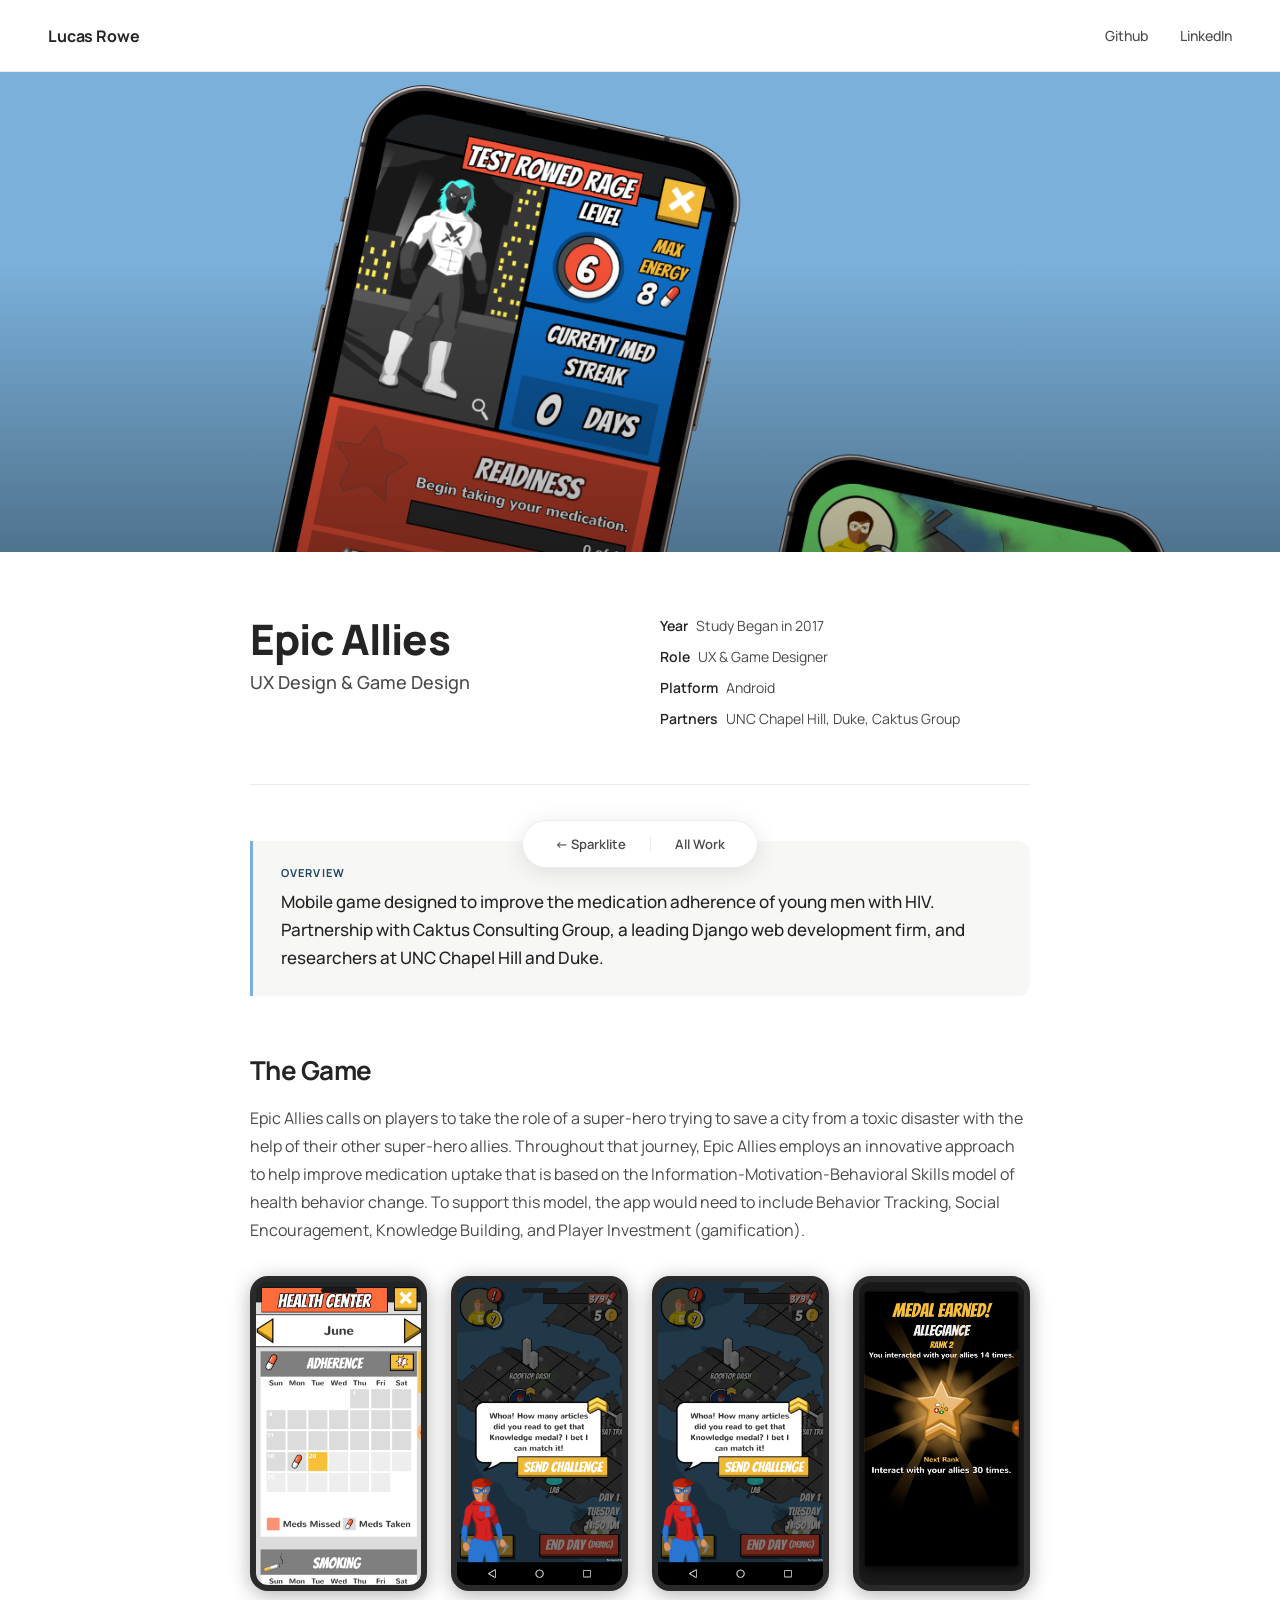
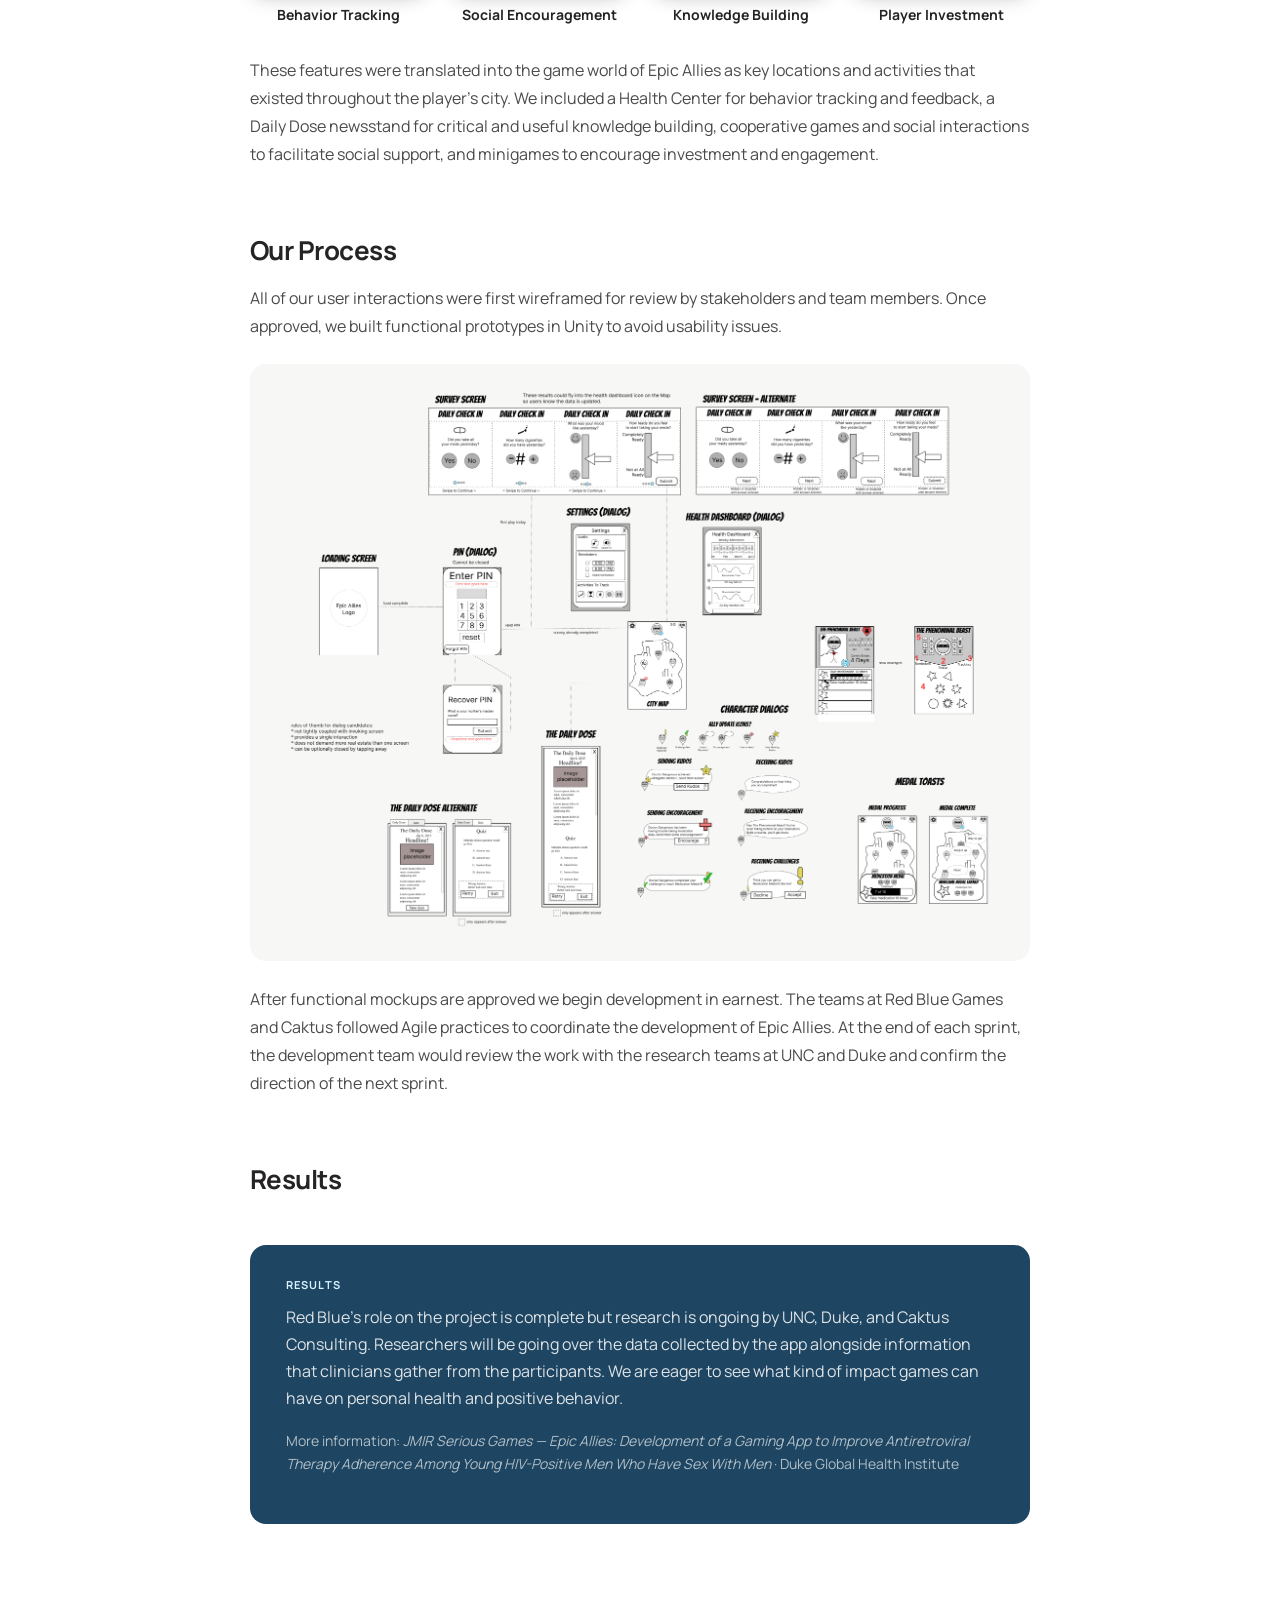
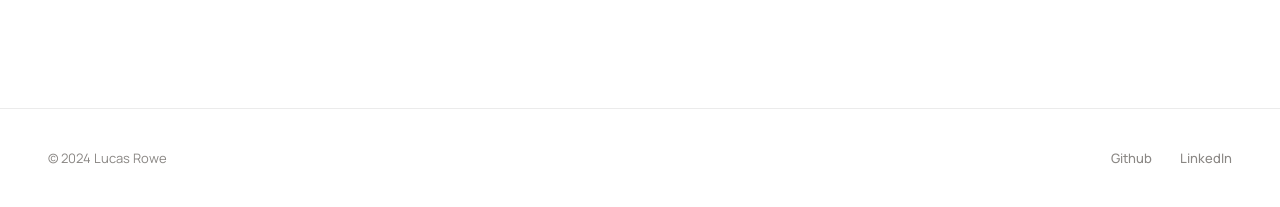
==== epic-allies.html @ b4b8d8ed "Initial commit" ====
<!DOCTYPE html>
<html lang="en">
<head>
  <meta charset="UTF-8">
  <meta name="viewport" content="width=device-width, initial-scale=1.0">
  <title>Epic Allies — Lucas Rowe</title>
  <link rel="stylesheet" href="shared.css">
  <style>
    body { padding-top: var(--nav-h); }
    .cs-hero { background-image: url('assets/epic-allies-hero.png'); background-color: var(--blue); background-position: center top; }
    .cs-problem-box { border-left-color: var(--blue); }

    /* ── 4-phone mechanic grid ── */
    .mechanic-grid {
      display: grid;
      grid-template-columns: repeat(4, 1fr);
      gap: 24px;
      margin: 32px 0;
    }

    .mechanic-card {
      display: flex;
      flex-direction: column;
      align-items: center;
      gap: 14px;
    }

    /* CSS phone bezel */
    .phone-bezel {
      width: 100%;
      aspect-ratio: 9/16;
      border-radius: 18px;
      border: 6px solid #2a2a2a;
      overflow: hidden;
      background: #1a1a1a;
      position: relative;
      box-shadow: 0 4px 20px rgba(0,0,0,0.3);
    }

    .phone-bezel::before {
      content: '';
      position: absolute;
      top: 6px;
      left: 50%;
      transform: translateX(-50%);
      width: 36px;
      height: 5px;
      background: #1a1a1a;
      border-radius: 3px;
      z-index: 2;
    }

    .phone-bezel img {
      width: 100%;
      height: 100%;
      object-fit: cover;
      object-position: top;
      display: block;
    }

    .mechanic-label {
      font-size: 14px;
      font-weight: 700;
      color: var(--text);
      text-align: center;
    }

    /* ── wireframes panel ── */
    .wireframe-panel {
      background: var(--bg-subtle);
      border-radius: 16px;
      padding: 24px;
      margin: 24px 0;
      overflow: hidden;
    }

    .wireframe-panel img {
      width: 100%;
      border-radius: 10px;
      display: block;
    }
  </style>
</head>
<body>

  <nav class="site-nav">
    <a class="logo" href="index.html">Lucas Rowe</a>
    <div class="nav-links">
      <a href="https://github.com/lucasrowe" target="_blank">Github</a>
      <a href="https://www.linkedin.com/in/lucasrowe/" target="_blank">LinkedIn</a>
    </div>
  </nav>

  <div class="cs-hero"></div>

  <div class="cs-content">

    <div class="cs-project-header">
      <div>
        <div class="cs-project-name">Epic Allies</div>
        <div class="cs-project-type">UX Design &amp; Game Design</div>
      </div>
      <div class="cs-meta-grid">
        <div class="cs-meta-item"><strong>Year</strong> Study Began in 2017</div>
        <div class="cs-meta-item"><strong>Role</strong> UX &amp; Game Designer</div>
        <div class="cs-meta-item"><strong>Platform</strong> Android</div>
        <div class="cs-meta-item"><strong>Partners</strong> UNC Chapel Hill, Duke, Caktus Group</div>
      </div>
    </div>

    <div class="cs-problem-box">
      <div class="label">Overview</div>
      <p>Mobile game designed to improve the medication adherence of young men with HIV. Partnership with Caktus Consulting Group, a leading Django web development firm, and researchers at UNC Chapel Hill and Duke.</p>
    </div>

    <div class="cs-section">
      <h2>The Game</h2>
      <p>Epic Allies calls on players to take the role of a super-hero trying to save a city from a toxic disaster with the help of their other super-hero allies. Throughout that journey, Epic Allies employs an innovative approach to help improve medication uptake that is based on the Information-Motivation-Behavioral Skills model of health behavior change. To support this model, the app would need to include Behavior Tracking, Social Encouragement, Knowledge Building, and Player Investment (gamification).</p>

      <!-- 4 phone mechanic screenshots -->
      <div class="mechanic-grid">
        <div class="mechanic-card">
          <div class="phone-bezel">
            <img src="assets/epic-allies-behavior.png" alt="Behavior Tracking screen">
          </div>
          <div class="mechanic-label">Behavior Tracking</div>
        </div>
        <div class="mechanic-card">
          <div class="phone-bezel">
            <img src="assets/epic-allies-social.png" alt="Social Encouragement screen">
          </div>
          <div class="mechanic-label">Social Encouragement</div>
        </div>
        <div class="mechanic-card">
          <div class="phone-bezel">
            <img src="assets/epic-allies-screens.png" alt="Knowledge Building screen">
          </div>
          <div class="mechanic-label">Knowledge Building</div>
        </div>
        <div class="mechanic-card">
          <div class="phone-bezel">
            <img src="assets/epic-allies-player.png" alt="Player Investment screen">
          </div>
          <div class="mechanic-label">Player Investment</div>
        </div>
      </div>

      <p>These features were translated into the game world of Epic Allies as key locations and activities that existed throughout the player's city. We included a Health Center for behavior tracking and feedback, a Daily Dose newsstand for critical and useful knowledge building, cooperative games and social interactions to facilitate social support, and minigames to encourage investment and engagement.</p>
    </div>

    <div class="cs-section">
      <h2>Our Process</h2>
      <p>All of our user interactions were first wireframed for review by stakeholders and team members. Once approved, we built functional prototypes in Unity to avoid usability issues.</p>

      <div class="wireframe-panel">
        <img src="assets/epic-allies-wireframes2.png" alt="Epic Allies wireframes — survey screens, daily check-in, settings, health dashboard">
      </div>

      <p>After functional mockups are approved we begin development in earnest. The teams at Red Blue Games and Caktus followed Agile practices to coordinate the development of Epic Allies. At the end of each sprint, the development team would review the work with the research teams at UNC and Duke and confirm the direction of the next sprint.</p>
    </div>

    <div class="cs-section">
      <h2>Results</h2>
      <div class="cs-outcome-box">
        <div class="label">Results</div>
        <p>Red Blue's role on the project is complete but research is ongoing by UNC, Duke, and Caktus Consulting. Researchers will be going over the data collected by the app alongside information that clinicians gather from the participants. We are eager to see what kind of impact games can have on personal health and positive behavior.</p>
        <p style="margin-top:12px;font-size:14px;color:rgba(255,255,255,0.65);">More information: <em>JMIR Serious Games — Epic Allies: Development of a Gaming App to Improve Antiretroviral Therapy Adherence Among Young HIV-Positive Men Who Have Sex With Men</em> · Duke Global Health Institute</p>
      </div>
    </div>

  </div>

  <footer class="site-footer">
    <span>© 2024 Lucas Rowe</span>
    <div class="footer-links">
      <a href="https://github.com/lucasrowe" target="_blank">Github</a>
      <a href="https://www.linkedin.com/in/lucasrowe/" target="_blank">LinkedIn</a>
    </div>
  </footer>

  <nav class="project-nav">
    <a href="sparklite.html">← Sparklite</a>
    <div class="divider"></div>
    <a href="index.html">All Work</a>
  </nav>

</body>
</html>
---- shared.css ----
@import url('https://fonts.googleapis.com/css2?family=Manrope:wght@400;500;600;700;800&display=swap');

*, *::before, *::after { box-sizing: border-box; margin: 0; padding: 0; }

:root {
  --bg: #ffffff;
  --bg-subtle: #f7f7f6;
  --text: #252323;
  --text-2: #4a4a4a;
  --text-3: #8a8784;
  --blue: #7ab0da;
  --blue-dark: #1e4561;
  --blue-light: #d7f2ff;
  --terracotta: #ca5f59;
  --terracotta-dark: #7a2f2b;
  --terracotta-light: #fdd9d7;
  --cyan: #00aeef;
  --border: rgba(0,0,0,0.08);
  --radius-card: 24px;
  --nav-h: 72px;
}

html { scroll-behavior: smooth; }

body {
  font-family: 'Manrope', sans-serif;
  background: var(--bg);
  color: var(--text);
  -webkit-font-smoothing: antialiased;
}

a { color: inherit; text-decoration: none; }

/* ── NAV ── */
.site-nav {
  position: fixed;
  top: 0; left: 0; right: 0;
  height: var(--nav-h);
  background: rgba(255,255,255,0.88);
  backdrop-filter: blur(12px);
  -webkit-backdrop-filter: blur(12px);
  border-bottom: 1px solid var(--border);
  display: flex;
  align-items: center;
  justify-content: space-between;
  padding: 0 48px;
  z-index: 100;
}

.site-nav .logo {
  font-weight: 700;
  font-size: 16px;
  letter-spacing: -0.01em;
  color: var(--text);
}

.site-nav .nav-links {
  display: flex;
  gap: 32px;
  align-items: center;
}

.site-nav .nav-links a {
  font-size: 14px;
  font-weight: 500;
  color: var(--text-2);
  transition: color 0.18s;
}
.site-nav .nav-links a:hover { color: var(--text); }

/* ── WORK CARD ── */
.work-card {
  position: relative;
  overflow: hidden;
  border-radius: var(--radius-card);
  border: 1.5px solid var(--border);
  cursor: pointer;
  display: block;
  text-decoration: none;
  color: inherit;
}

.work-card .card-thumb {
  width: 100%;
  aspect-ratio: 16/9;
  object-fit: cover;
  display: block;
  transition: transform 0.4s cubic-bezier(0.25,0.46,0.45,0.94);
}

.work-card:hover .card-thumb { transform: scale(1.03); }

.work-card .card-bg {
  width: 100%;
  aspect-ratio: 16/9;
  background-size: cover;
  background-position: center;
  transition: transform 0.4s cubic-bezier(0.25,0.46,0.45,0.94);
}
.work-card:hover .card-bg { transform: scale(1.03); }

.work-card .card-label {
  position: absolute;
  bottom: 0; left: 0; right: 0;
  padding: 16px 20px;
  display: flex;
  align-items: center;
  justify-content: space-between;
  gap: 8px;
}

.work-card .card-title {
  font-size: 17px;
  font-weight: 600;
  color: #fff;
  line-height: 1.3;
}

.work-card .card-role {
  font-size: 13px;
  font-weight: 500;
  color: rgba(255,255,255,0.7);
  margin-top: 2px;
}

.work-card .year-pill {
  position: absolute;
  top: 16px; right: 16px;
  padding: 4px 14px;
  border-radius: 999px;
  font-size: 13px;
  font-weight: 600;
}

/* ── CASE STUDY ── */
.cs-hero {
  width: 100%;
  height: 480px;
  background-size: cover;
  background-position: center;
  position: relative;
  overflow: hidden;
}

.cs-hero::after {
  content: '';
  position: absolute;
  inset: 0;
  background: linear-gradient(to bottom, transparent 40%, rgba(0,0,0,0.35) 100%);
}

.cs-content {
  max-width: 860px;
  margin: 0 auto;
  padding: 64px 40px 120px;
}

.cs-project-header {
  display: grid;
  grid-template-columns: 1fr 1fr;
  gap: 40px;
  margin-bottom: 56px;
  padding-bottom: 56px;
  border-bottom: 1px solid var(--border);
}

.cs-project-name {
  font-size: 42px;
  font-weight: 800;
  letter-spacing: -0.02em;
  line-height: 1.1;
  margin-bottom: 8px;
}

.cs-project-type {
  font-size: 18px;
  font-weight: 500;
  color: var(--text-2);
}

.cs-meta-grid {
  display: flex;
  flex-direction: column;
  gap: 12px;
  justify-content: center;
}

.cs-meta-item {
  display: flex;
  gap: 8px;
  font-size: 14px;
  color: var(--text-2);
  align-items: center;
}

.cs-meta-item strong {
  color: var(--text);
  font-weight: 600;
}

.cs-problem-box {
  background: var(--bg-subtle);
  border-left: 3px solid var(--blue);
  border-radius: 0 12px 12px 0;
  padding: 24px 28px;
  margin-bottom: 56px;
}

.cs-problem-box .label {
  font-size: 11px;
  font-weight: 700;
  letter-spacing: 0.1em;
  text-transform: uppercase;
  color: var(--blue-dark);
  margin-bottom: 8px;
}

.cs-problem-box p {
  font-size: 17px;
  line-height: 1.65;
  color: var(--text);
  font-weight: 500;
}

.cs-section {
  margin-bottom: 64px;
}

.cs-section h2 {
  font-size: 26px;
  font-weight: 700;
  letter-spacing: -0.02em;
  margin-bottom: 16px;
}

.cs-section p {
  font-size: 16px;
  line-height: 1.75;
  color: var(--text-2);
  margin-bottom: 16px;
}

.cs-img {
  width: 100%;
  border-radius: 16px;
  border: 1px solid var(--border);
  display: block;
  margin: 24px 0;
}

.cs-img-2col {
  display: grid;
  grid-template-columns: 1fr 1fr;
  gap: 16px;
  margin: 24px 0;
}

.cs-img-2col img {
  width: 100%;
  border-radius: 12px;
  border: 1px solid var(--border);
  display: block;
}

.cs-outcome-box {
  background: var(--blue-dark);
  color: #fff;
  border-radius: 16px;
  padding: 32px 36px;
  margin-top: 48px;
}

.cs-outcome-box .label {
  font-size: 11px;
  font-weight: 700;
  letter-spacing: 0.1em;
  text-transform: uppercase;
  color: var(--blue-light);
  margin-bottom: 12px;
}

.cs-outcome-box p {
  font-size: 16px;
  line-height: 1.7;
  color: rgba(255,255,255,0.85);
}

/* ── PROJECT NAV ── */
.project-nav {
  position: fixed;
  bottom: 32px;
  left: 50%;
  transform: translateX(-50%);
  display: flex;
  gap: 12px;
  align-items: center;
  background: rgba(255,255,255,0.92);
  backdrop-filter: blur(12px);
  -webkit-backdrop-filter: blur(12px);
  border: 1px solid var(--border);
  border-radius: 999px;
  padding: 10px 20px;
  box-shadow: 0 4px 24px rgba(0,0,0,0.1);
  z-index: 90;
  white-space: nowrap;
}

.project-nav a {
  font-size: 13px;
  font-weight: 600;
  color: var(--text-2);
  padding: 4px 12px;
  border-radius: 999px;
  transition: background 0.15s, color 0.15s;
}

.project-nav a:hover {
  background: var(--bg-subtle);
  color: var(--text);
}

.project-nav .divider {
  width: 1px;
  height: 16px;
  background: var(--border);
}

/* ── FOOTER ── */
.site-footer {
  border-top: 1px solid var(--border);
  padding: 40px 48px;
  display: flex;
  justify-content: space-between;
  align-items: center;
  font-size: 13px;
  color: var(--text-3);
}

.site-footer .footer-links {
  display: flex;
  gap: 28px;
}

.site-footer .footer-links a {
  color: var(--text-3);
  font-weight: 500;
  transition: color 0.15s;
}
.site-footer .footer-links a:hover { color: var(--text); }

/* ── PILL TAG ── */
.pill {
  display: inline-flex;
  align-items: center;
  gap: 6px;
  padding: 5px 14px;
  border-radius: 999px;
  font-size: 13px;
  font-weight: 600;
  border: 1.5px solid var(--border);
  color: var(--text-2);
}

/* ── SKILL TAGS ── */
.skill-tags {
  display: flex;
  flex-wrap: wrap;
  gap: 8px;
  margin-top: 16px;
}

.skill-tag {
  padding: 4px 12px;
  border-radius: 6px;
  font-size: 12px;
  font-weight: 600;
  background: var(--bg-subtle);
  color: var(--text-2);
  border: 1px solid var(--border);
}
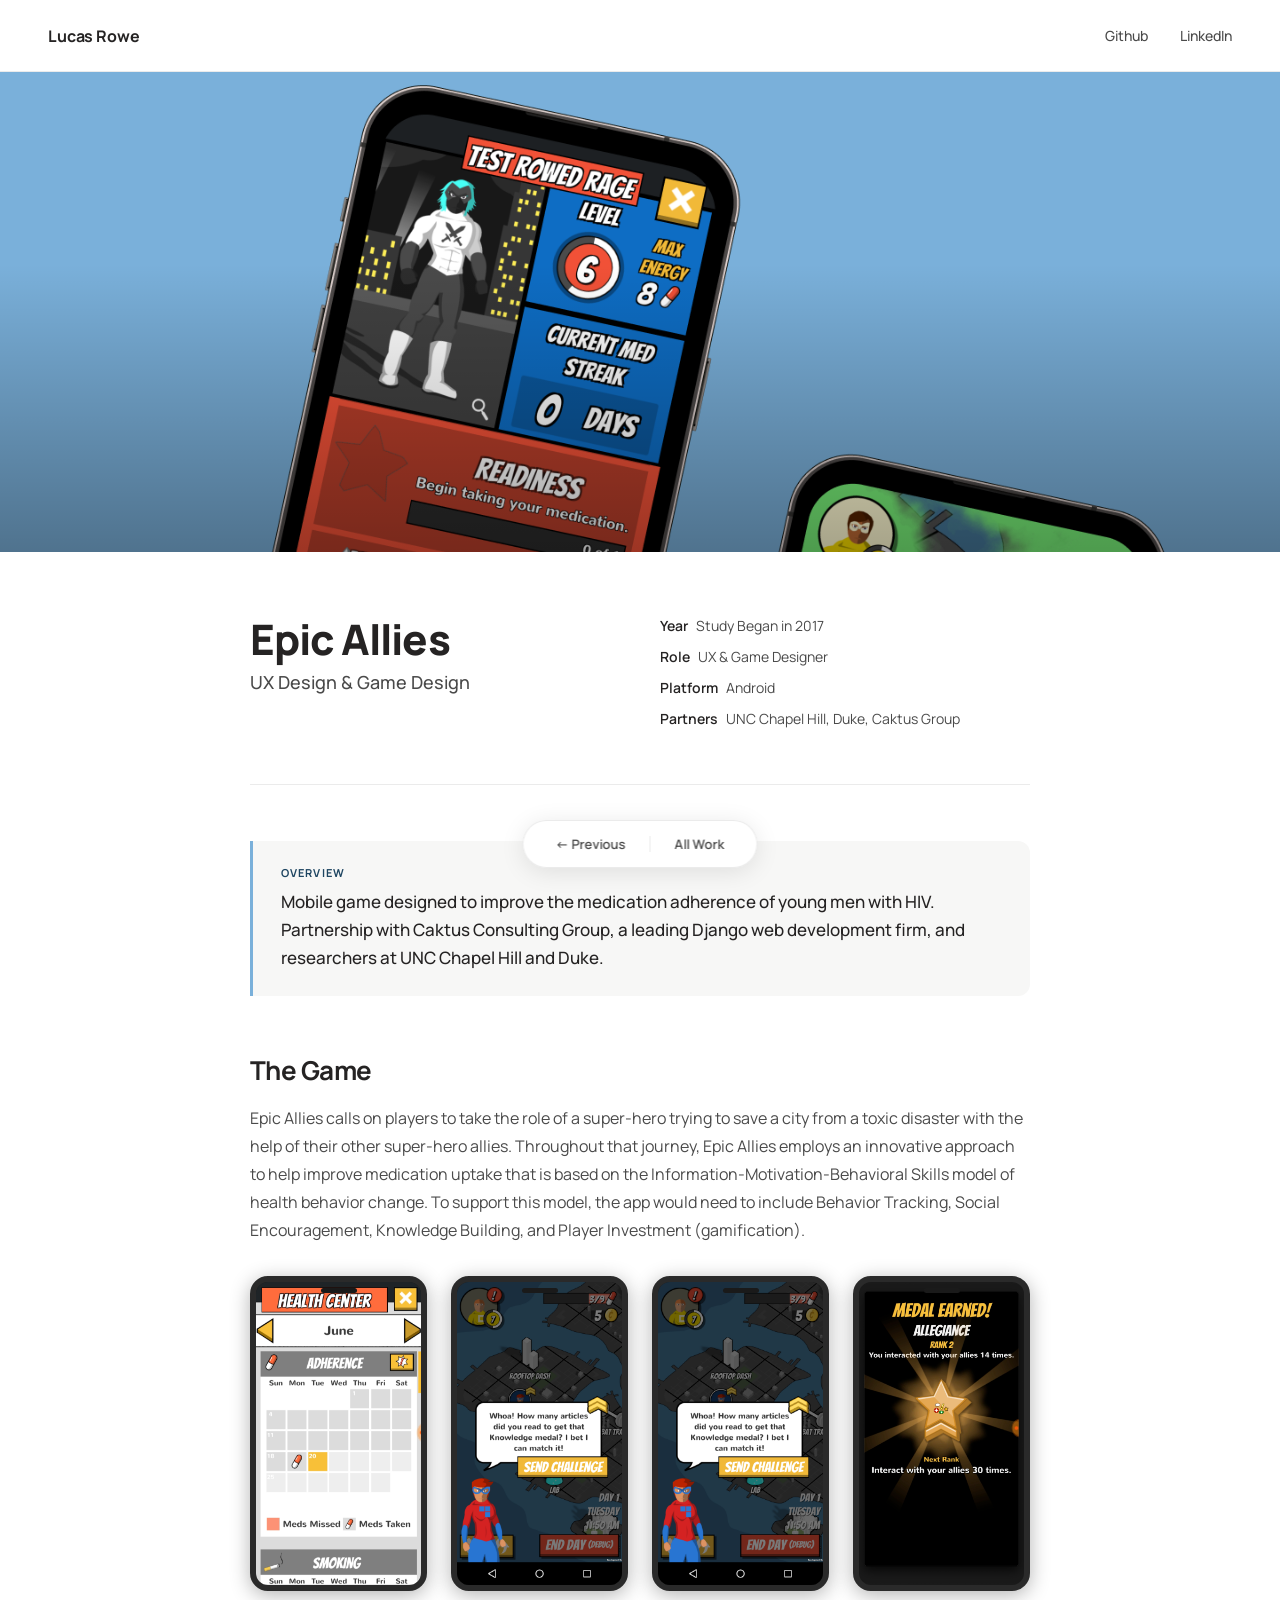
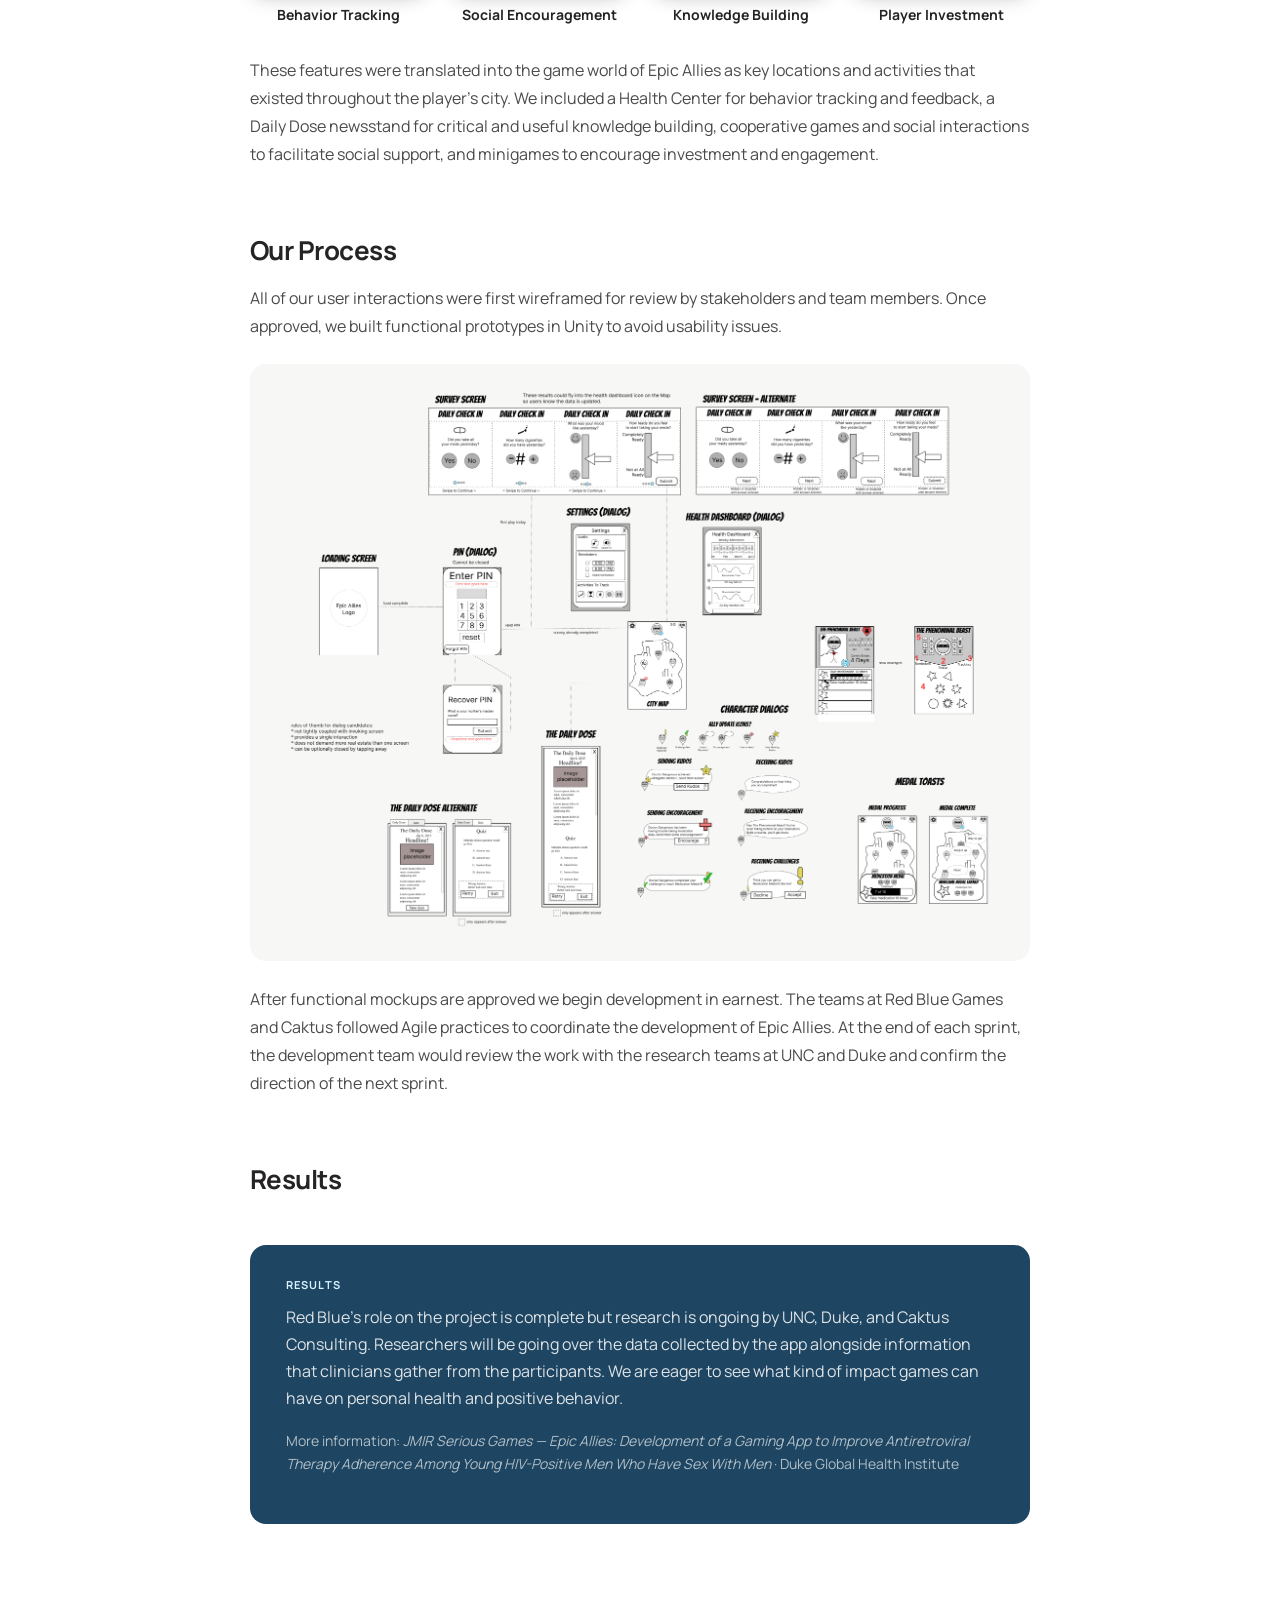
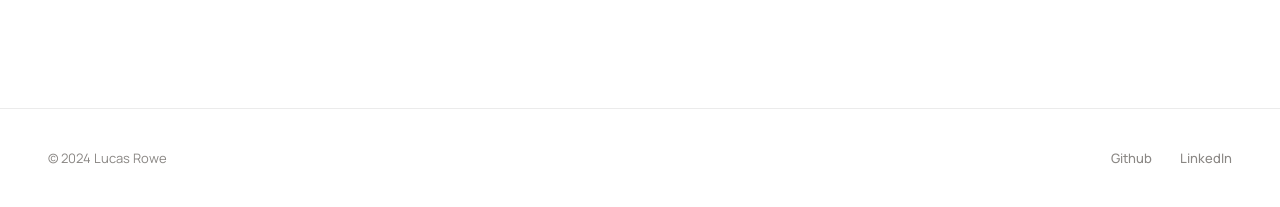
==== commit 6790d0d7: "Responsive case study header and simplified bottom nav Co-Authored-By: Claude Opus 4.7 (1M context) " ====
--- a/epic-allies.html
+++ b/epic-allies.html
@@ -179,7 +179,7 @@
   </footer>
 
   <nav class="project-nav">
-    <a href="sparklite.html">← Sparklite</a>
+    <a href="sparklite.html">← Previous</a>
     <div class="divider"></div>
     <a href="index.html">All Work</a>
   </nav>
--- a/shared.css
+++ b/shared.css
@@ -378,3 +378,14 @@
   color: var(--text-2);
   border: 1px solid var(--border);
 }
+
+@media (max-width: 900px) {
+  .cs-project-header {
+    grid-template-columns: 1fr;
+    gap: 28px;
+  }
+
+  .cs-meta-grid {
+    justify-content: flex-start;
+  }
+}
